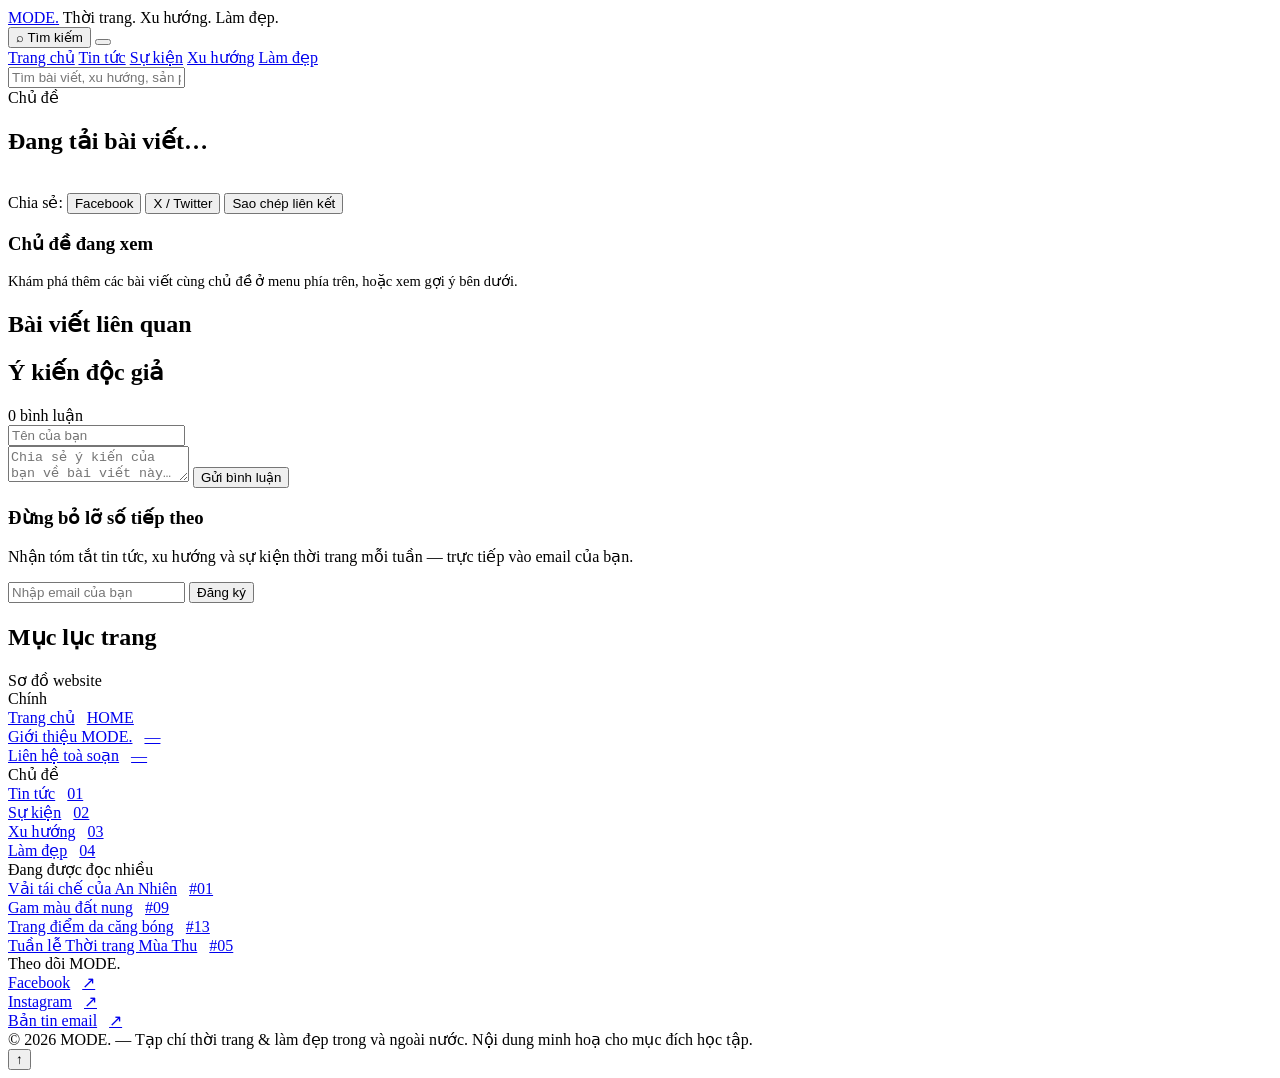
==== html/bai-viet.html @ 7901c011 "Create bai-viet.html" ====
<!DOCTYPE html>
<html lang="vi">
<head>
<meta charset="UTF-8">
<meta name="viewport" content="width=device-width, initial-scale=1.0">
<title>Bài viết — MODE.</title>
<link rel="stylesheet" href="css/style.css">
</head>
<body>

<div class="progress-bar"></div>

<header class="masthead">
  <div class="masthead-top">
    <a href="index.html" class="logo">MODE<span>.</span></a>
    <span class="tagline">Thời trang. Xu hướng. Làm đẹp.</span>
    <div class="masthead-tools">
      <button class="icon-btn search-toggle">⌕ Tìm kiếm</button>
      <button class="burger" aria-label="Menu"><span></span><span></span><span></span></button>
    </div>
  </div>
  <div class="nav-row">
    <nav class="nav">
      <a href="index.html">Trang chủ</a>
      <a href="tin-tuc.html">Tin tức</a>
      <a href="su-kien.html">Sự kiện</a>
      <a href="xu-huong.html">Xu hướng</a>
      <a href="lam-dep.html">Làm đẹp</a>
    </nav>
  </div>
  <div class="search-panel">
    <input type="text" placeholder="Tìm bài viết, xu hướng, sản phẩm…">
    <div class="search-results"></div>
  </div>
</header>

<article class="article-head">
  <div class="wrap">
    <span class="tag" id="art-tag">Chủ đề</span>
    <h1 id="art-title">Đang tải bài viết…</h1>
    <div class="article-meta" id="art-meta"></div>
  </div>
</article>

<div class="wrap">
  <div class="article-figure"><img id="art-img" src="" alt=""></div>
</div>

<div class="wrap">
  <div class="layout-2col">
    <div>
      <div class="event-info-box" id="event-box" style="display:none;"></div>
      <div class="article-body" id="art-body"></div>
      <div class="article-tags" id="art-tags"></div>
      <div class="share-row">
        <span class="eyebrow">Chia sẻ:</span>
        <button class="btn btn--ghost btn--sm" id="share-fb">Facebook</button>
        <button class="btn btn--ghost btn--sm" id="share-x">X / Twitter</button>
        <button class="btn btn--ghost btn--sm" id="share-copy">Sao chép liên kết</button>
      </div>
    </div>
    <aside>
      <div class="sidebar-box">
        <h3>Chủ đề đang xem</h3>
        <p style="color:var(--ink-soft); font-size:14.5px; margin:0;">Khám phá thêm các bài viết cùng chủ đề ở menu phía trên, hoặc xem gợi ý bên dưới.</p>
      </div>
    </aside>
  </div>
</div>

<!-- ============ BÀI VIẾT LIÊN QUAN ============ -->
<section class="related-section">
  <div class="wrap">
    <div class="section-head" style="border-bottom-color: var(--line-strong);">
      <h2>Bài viết liên quan</h2>
    </div>
    <div class="grid grid--4" id="related-grid"></div>
  </div>
</section>

<!-- ============ Ý KIẾN ĐỘC GIẢ ============ -->
<section class="comments-section">
  <div class="wrap" style="max-width: 760px;">
    <div class="comments-head">
      <h2>Ý kiến độc giả</h2>
      <span class="comment-count"><span id="comment-count">0</span> bình luận</span>
    </div>

    <form class="comment-form" id="comment-form">
      <div class="row">
        <input type="text" id="c-name" placeholder="Tên của bạn" maxlength="40">
      </div>
      <textarea id="c-text" placeholder="Chia sẻ ý kiến của bạn về bài viết này…" maxlength="500"></textarea>
      <button type="submit" class="btn btn--sm">Gửi bình luận</button>
      <div class="form-msg" id="comment-form-msg"></div>
    </form>

    <div id="comment-list"></div>
  </div>
</section>

<section class="newsletter">
  <div class="wrap newsletter-inner">
    <div>
      <h3>Đừng bỏ lỡ số tiếp theo</h3>
      <p>Nhận tóm tắt tin tức, xu hướng và sự kiện thời trang mỗi tuần — trực tiếp vào email của bạn.</p>
      <div class="newsletter-msg"></div>
    </div>
    <form class="newsletter-form">
      <input type="email" placeholder="Nhập email của bạn">
      <button type="submit">Đăng ký</button>
    </form>
  </div>
</section>

<footer class="site-footer">
  <div class="wrap">
    <div class="toc-head">
      <h2>Mục lục trang</h2>
      <span class="eyebrow" style="color:var(--ink-soft)">Sơ đồ website</span>
    </div>
    <div class="toc-cols">
      <div>
        <span class="toc-col-title">Chính</span>
        <div class="toc-row"><a href="index.html" style="display:flex;width:100%;align-items:baseline;gap:6px;"><span class="toc-label">Trang chủ</span><span class="leader"></span><span class="toc-num">HOME</span></a></div>
        <div class="toc-row"><a href="index.html#" style="display:flex;width:100%;align-items:baseline;gap:6px;"><span class="toc-label">Giới thiệu MODE.</span><span class="leader"></span><span class="toc-num">—</span></a></div>
        <div class="toc-row"><a href="index.html#" style="display:flex;width:100%;align-items:baseline;gap:6px;"><span class="toc-label">Liên hệ toà soạn</span><span class="leader"></span><span class="toc-num">—</span></a></div>
      </div>
      <div>
        <span class="toc-col-title">Chủ đề</span>
        <div class="toc-row"><a href="tin-tuc.html" style="display:flex;width:100%;align-items:baseline;gap:6px;"><span class="toc-label">Tin tức</span><span class="leader"></span><span class="toc-num">01</span></a></div>
        <div class="toc-row"><a href="su-kien.html" style="display:flex;width:100%;align-items:baseline;gap:6px;"><span class="toc-label">Sự kiện</span><span class="leader"></span><span class="toc-num">02</span></a></div>
        <div class="toc-row"><a href="xu-huong.html" style="display:flex;width:100%;align-items:baseline;gap:6px;"><span class="toc-label">Xu hướng</span><span class="leader"></span><span class="toc-num">03</span></a></div>
        <div class="toc-row"><a href="lam-dep.html" style="display:flex;width:100%;align-items:baseline;gap:6px;"><span class="toc-label">Làm đẹp</span><span class="leader"></span><span class="toc-num">04</span></a></div>
      </div>
      <div>
        <span class="toc-col-title">Đang được đọc nhiều</span>
        <div class="toc-row"><a href="bai-viet.html?id=1" style="display:flex;width:100%;align-items:baseline;gap:6px;"><span class="toc-label">Vải tái chế của An Nhiên</span><span class="leader"></span><span class="toc-num">#01</span></a></div>
        <div class="toc-row"><a href="bai-viet.html?id=9" style="display:flex;width:100%;align-items:baseline;gap:6px;"><span class="toc-label">Gam màu đất nung</span><span class="leader"></span><span class="toc-num">#09</span></a></div>
        <div class="toc-row"><a href="bai-viet.html?id=13" style="display:flex;width:100%;align-items:baseline;gap:6px;"><span class="toc-label">Trang điểm da căng bóng</span><span class="leader"></span><span class="toc-num">#13</span></a></div>
        <div class="toc-row"><a href="bai-viet.html?id=5" style="display:flex;width:100%;align-items:baseline;gap:6px;"><span class="toc-label">Tuần lễ Thời trang Mùa Thu</span><span class="leader"></span><span class="toc-num">#05</span></a></div>
      </div>
      <div>
        <span class="toc-col-title">Theo dõi MODE.</span>
        <div class="toc-row"><a href="index.html#" style="display:flex;width:100%;align-items:baseline;gap:6px;"><span class="toc-label">Facebook</span><span class="leader"></span><span class="toc-num">↗</span></a></div>
        <div class="toc-row"><a href="index.html#" style="display:flex;width:100%;align-items:baseline;gap:6px;"><span class="toc-label">Instagram</span><span class="leader"></span><span class="toc-num">↗</span></a></div>
        <div class="toc-row"><a href="index.html#" style="display:flex;width:100%;align-items:baseline;gap:6px;"><span class="toc-label">Bản tin email</span><span class="leader"></span><span class="toc-num">↗</span></a></div>
      </div>
    </div>
    <div class="footer-bottom">
      <span>© 2026 MODE. — Tạp chí thời trang & làm đẹp trong và ngoài nước.</span>
      <span>Nội dung minh hoạ cho mục đích học tập.</span>
    </div>
  </div>
</footer>

<button id="backToTop" aria-label="Lên đầu trang">↑</button>

<script src="https://cdnjs.cloudflare.com/ajax/libs/jquery/3.7.1/jquery.min.js"></script>
<script src="js/data.js"></script>
<script src="js/main.js"></script>
<script>window.PageInit = renderArticlePage;</script>
</body>
</html>
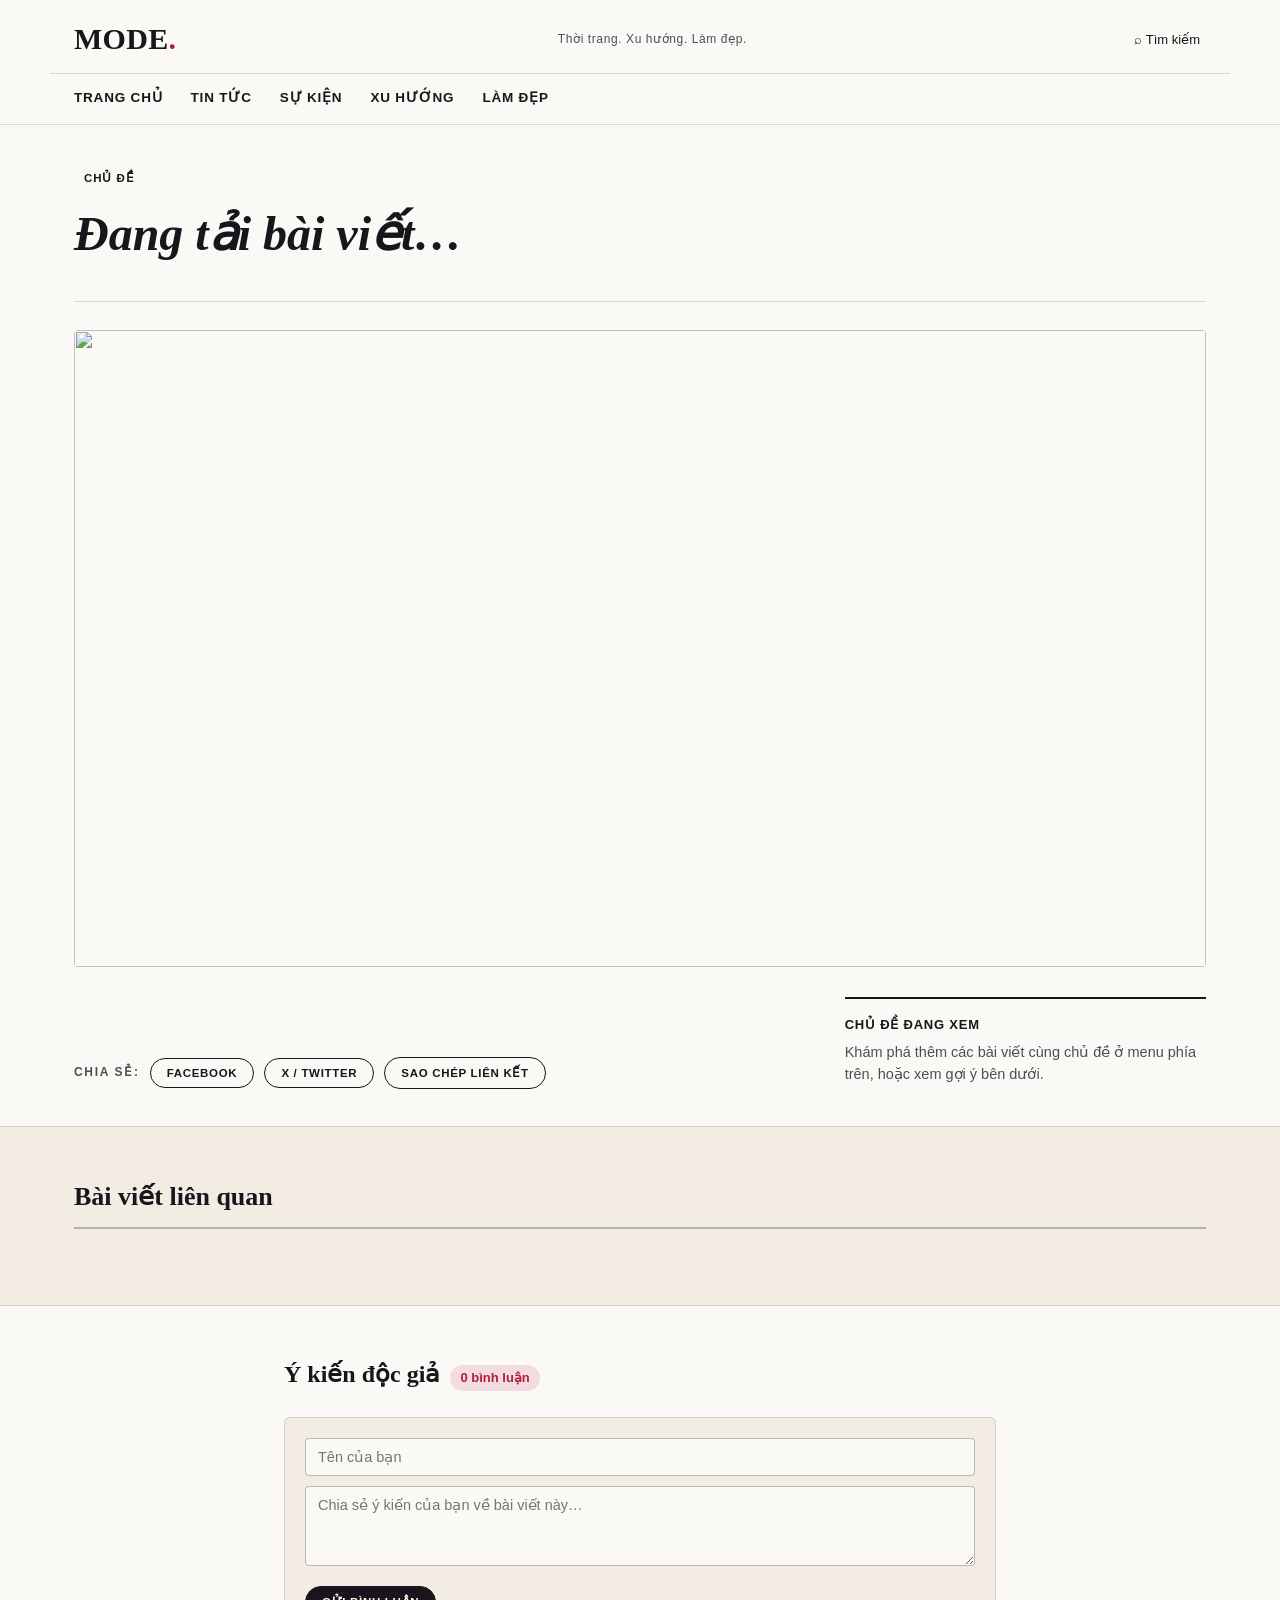
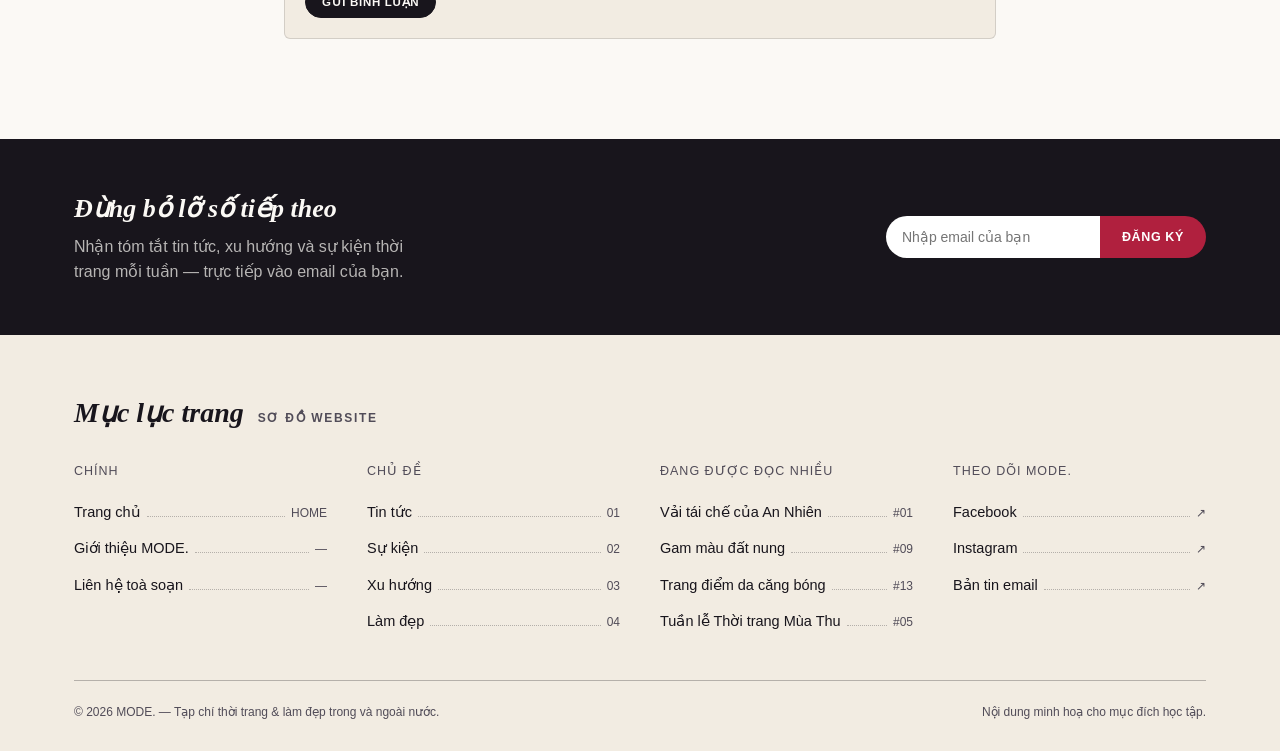
==== commit 16759cf6: "Update bai-viet.html" ====
--- a/html/bai-viet.html
+++ b/html/bai-viet.html
@@ -4,7 +4,7 @@
 <meta charset="UTF-8">
 <meta name="viewport" content="width=device-width, initial-scale=1.0">
 <title>Bài viết — MODE.</title>
-<link rel="stylesheet" href="css/style.css">
+<link rel="stylesheet" href="../css/style.css">
 </head>
 <body>
 
--- a/css/style.css
+++ b/css/style.css
@@ -0,0 +1,552 @@
+/* ============================================================
+   MODE. — Tạp chí thời trang & làm đẹp
+   Token: giấy #FBF9F5 / mực #18151C / berry #B0203E / gold #A9822F
+          teal #33564D / rose #B85D74
+   Font: Fraunces (display) · Archivo Narrow (nhãn/eyebrow) · Inter (nội dung)
+   ============================================================ */
+
+@import url('https://fonts.googleapis.com/css2?family=Fraunces:ital,opsz,wght@0,9..144,300..700;1,9..144,400..600&family=Archivo+Narrow:wght@500;600;700&family=Inter:wght@400;500;600;700&display=swap');
+
+:root {
+  --paper: #FBF9F5;
+  --paper-alt: #F2ECE2;
+  --ink: #18151C;
+  --ink-soft: #514C58;
+  --line: rgba(24, 21, 28, 0.14);
+  --line-strong: rgba(24, 21, 28, 0.28);
+
+  --berry: #B0203E;
+  --berry-soft: #F3DCE1;
+  --gold: #A9822F;
+  --gold-soft: #F0E6CC;
+  --teal: #33564D;
+  --teal-soft: #DCE7E1;
+  --rose: #B85D74;
+  --rose-soft: #F4DDE4;
+
+  --accent: var(--berry);
+  --accent-soft: var(--berry-soft);
+
+  --font-display: 'Fraunces', serif;
+  --font-label: 'Archivo Narrow', sans-serif;
+  --font-body: 'Inter', sans-serif;
+
+  --maxw: 1180px;
+}
+
+* { box-sizing: border-box; }
+html { scroll-behavior: smooth; }
+body {
+  margin: 0;
+  background: var(--paper);
+  color: var(--ink);
+  font-family: var(--font-body);
+  line-height: 1.55;
+  -webkit-font-smoothing: antialiased;
+}
+img { max-width: 100%; display: block; }
+a { color: inherit; text-decoration: none; }
+.wrap { max-width: var(--maxw); margin: 0 auto; padding: 0 24px; }
+
+/* ---------- eyebrow / labels ---------- */
+.eyebrow {
+  font-family: var(--font-label);
+  font-weight: 700;
+  text-transform: uppercase;
+  letter-spacing: 0.14em;
+  font-size: 12px;
+}
+.tag {
+  font-family: var(--font-label);
+  font-weight: 600;
+  font-size: 11.5px;
+  text-transform: uppercase;
+  letter-spacing: 0.08em;
+  padding: 4px 10px;
+  border-radius: 3px;
+  display: inline-block;
+}
+.tag--berry { background: var(--berry-soft); color: var(--berry); }
+.tag--gold  { background: var(--gold-soft);  color: var(--gold); }
+.tag--teal  { background: var(--teal-soft);  color: var(--teal); }
+.tag--rose  { background: var(--rose-soft);  color: var(--rose); }
+
+/* ============================================================
+   HEADER / MASTHEAD
+   ============================================================ */
+.masthead {
+  position: sticky;
+  top: 0;
+  z-index: 100;
+  background: var(--paper);
+  border-bottom: 1px solid var(--line);
+  transition: box-shadow .25s ease;
+}
+.masthead.is-scrolled { box-shadow: 0 6px 20px rgba(24,21,28,0.08); }
+
+.masthead-top {
+  display: flex;
+  align-items: center;
+  justify-content: space-between;
+  padding: 16px 24px 10px;
+  max-width: var(--maxw);
+  margin: 0 auto;
+}
+.logo {
+  font-family: var(--font-display);
+  font-weight: 700;
+  font-size: 30px;
+  letter-spacing: 0.01em;
+}
+.logo span { color: var(--berry); }
+.tagline {
+  font-family: var(--font-label);
+  font-size: 12px;
+  color: var(--ink-soft);
+  letter-spacing: 0.05em;
+  display: none;
+}
+@media (min-width: 640px) { .tagline { display: block; } }
+
+.masthead-tools { display: flex; align-items: center; gap: 14px; }
+.icon-btn {
+  background: none; border: none; cursor: pointer;
+  font-family: var(--font-label);
+  font-size: 13px;
+  color: var(--ink);
+  display: flex; align-items: center; gap: 6px;
+  padding: 6px;
+}
+.icon-btn:hover { color: var(--berry); }
+.burger {
+  display: none;
+  flex-direction: column;
+  gap: 4px;
+  background: none; border: none; cursor: pointer; padding: 8px 4px;
+}
+.burger span { width: 22px; height: 2px; background: var(--ink); display: block; }
+@media (max-width: 800px) { .burger { display: flex; } }
+
+.nav-row {
+  border-top: 1px solid var(--line);
+  max-width: var(--maxw);
+  margin: 0 auto;
+}
+.nav {
+  display: flex;
+  gap: 28px;
+  padding: 10px 24px;
+  font-family: var(--font-label);
+  font-weight: 600;
+  font-size: 13.5px;
+  text-transform: uppercase;
+  letter-spacing: 0.06em;
+  overflow-x: auto;
+}
+.nav a { padding: 4px 0; border-bottom: 2px solid transparent; white-space: nowrap; }
+.nav a:hover { color: var(--berry); }
+.nav a.active { border-bottom-color: var(--berry); color: var(--berry); }
+@media (max-width: 800px) {
+  .nav-row { display: none; }
+  .nav-row.is-open { display: block; }
+  .nav { flex-direction: column; gap: 4px; }
+}
+
+.search-panel {
+  display: none;
+  border-top: 1px solid var(--line);
+  padding: 14px 24px;
+  max-width: var(--maxw);
+  margin: 0 auto;
+  position: relative;
+}
+.search-panel.is-open { display: block; }
+.search-panel input {
+  width: 100%;
+  font-family: var(--font-body);
+  font-size: 16px;
+  border: none;
+  background: transparent;
+  outline: none;
+  padding: 6px 2px;
+  border-bottom: 1px solid var(--line-strong);
+}
+.search-results {
+  position: absolute;
+  left: 24px; right: 24px; top: 100%;
+  background: var(--paper);
+  border: 1px solid var(--line);
+  border-top: none;
+  max-height: 340px;
+  overflow-y: auto;
+  z-index: 50;
+  box-shadow: 0 10px 24px rgba(24,21,28,0.1);
+}
+.search-results a {
+  display: flex;
+  gap: 12px;
+  padding: 10px 16px;
+  border-bottom: 1px solid var(--line);
+  font-size: 14px;
+}
+.search-results a:hover { background: var(--paper-alt); }
+.search-results .sr-title { font-weight: 600; }
+.search-results .sr-empty { padding: 14px 16px; color: var(--ink-soft); font-size: 14px; }
+
+/* ============================================================
+   HERO
+   ============================================================ */
+.hero {
+  position: relative;
+  padding: 44px 0 56px;
+  border-bottom: 1px solid var(--line);
+}
+.hero-grid {
+  display: grid;
+  grid-template-columns: 1.15fr 0.85fr;
+  gap: 40px;
+  align-items: center;
+}
+@media (max-width: 860px) { .hero-grid { grid-template-columns: 1fr; } }
+.hero-eyebrow { color: var(--berry); margin-bottom: 14px; }
+.hero-title {
+  font-family: var(--font-display);
+  font-style: italic;
+  font-weight: 600;
+  font-size: clamp(34px, 5.4vw, 62px);
+  line-height: 1.04;
+  margin: 0 0 18px;
+}
+.hero-excerpt { font-size: 17px; color: var(--ink-soft); max-width: 46ch; margin-bottom: 22px; }
+.hero-meta { font-family: var(--font-label); font-size: 12.5px; color: var(--ink-soft); margin-bottom: 22px; letter-spacing: .03em;}
+.btn {
+  display: inline-flex;
+  align-items: center;
+  gap: 8px;
+  font-family: var(--font-label);
+  font-weight: 700;
+  text-transform: uppercase;
+  letter-spacing: 0.06em;
+  font-size: 13px;
+  padding: 12px 22px;
+  border: 1.5px solid var(--ink);
+  border-radius: 999px;
+  background: var(--ink);
+  color: var(--paper);
+  cursor: pointer;
+  transition: transform .15s ease, background .15s ease;
+}
+.btn:hover { transform: translateY(-1px); background: var(--berry); border-color: var(--berry); }
+.btn--ghost { background: transparent; color: var(--ink); }
+.btn--ghost:hover { background: var(--ink); color: var(--paper); }
+.btn--sm { padding: 8px 16px; font-size: 11.5px; }
+
+.hero-figure { position: relative; border-radius: 4px; overflow: hidden; aspect-ratio: 4/5; }
+.hero-figure img { width: 100%; height: 100%; object-fit: cover; }
+.hero-figure .cap {
+  position: absolute; left: 0; right: 0; bottom: 0;
+  background: linear-gradient(180deg, transparent, rgba(24,21,28,.75));
+  color: #fff; padding: 20px 18px 14px;
+  font-family: var(--font-label); font-size: 12.5px; letter-spacing: .03em;
+}
+
+/* ============================================================
+   SECTION HEADERS (masthead-style divider)
+   ============================================================ */
+.section { padding: 52px 0; border-bottom: 1px solid var(--line); }
+.section-head {
+  display: flex;
+  align-items: baseline;
+  justify-content: space-between;
+  gap: 20px;
+  margin-bottom: 26px;
+  border-bottom: 2px solid var(--ink);
+  padding-bottom: 10px;
+}
+.section-head h2 {
+  font-family: var(--font-display);
+  font-weight: 600;
+  font-size: 26px;
+  margin: 0;
+  display: flex;
+  align-items: baseline;
+  gap: 10px;
+}
+.section-head .dot { width: 9px; height: 9px; border-radius: 50%; display: inline-block; }
+.section-head .see-all {
+  font-family: var(--font-label);
+  font-weight: 600;
+  font-size: 12.5px;
+  text-transform: uppercase;
+  letter-spacing: .05em;
+  white-space: nowrap;
+}
+.section-head .see-all:hover { color: var(--berry); }
+.section-desc { color: var(--ink-soft); margin: -14px 0 26px; max-width: 60ch; font-size: 15px; }
+
+.dot--berry { background: var(--berry); }
+.dot--gold  { background: var(--gold); }
+.dot--teal  { background: var(--teal); }
+.dot--rose  { background: var(--rose); }
+
+/* ============================================================
+   CARDS
+   ============================================================ */
+.grid { display: grid; gap: 26px; }
+.grid--3 { grid-template-columns: repeat(3, 1fr); }
+.grid--4 { grid-template-columns: repeat(4, 1fr); }
+@media (max-width: 940px) { .grid--3, .grid--4 { grid-template-columns: repeat(2, 1fr); } }
+@media (max-width: 600px) { .grid--3, .grid--4 { grid-template-columns: 1fr; } }
+
+.card { display: flex; flex-direction: column; }
+.card-figure { border-radius: 3px; overflow: hidden; aspect-ratio: 4/3; margin-bottom: 14px; background: var(--paper-alt); }
+.card-figure img { width: 100%; height: 100%; object-fit: cover; transition: transform .4s ease; }
+.card:hover .card-figure img { transform: scale(1.045); }
+.card h3 {
+  font-family: var(--font-display);
+  font-size: 19px;
+  font-weight: 600;
+  margin: 0 0 8px;
+  line-height: 1.28;
+}
+.card:hover h3 { color: var(--berry); }
+.card p.excerpt { color: var(--ink-soft); font-size: 14.5px; margin: 0 0 10px; }
+.card .card-meta { font-family: var(--font-label); font-size: 11.5px; letter-spacing: .04em; color: var(--ink-soft); text-transform: uppercase; margin-top: auto; }
+.card .card-top { display: flex; justify-content: space-between; align-items: center; margin-bottom: 10px; }
+
+/* row/list style card for sidebars */
+.card-row { display: flex; gap: 14px; padding: 14px 0; border-bottom: 1px solid var(--line); }
+.card-row:last-child { border-bottom: none; }
+.card-row .thumb { width: 84px; height: 84px; flex-shrink: 0; border-radius: 3px; overflow: hidden; }
+.card-row .thumb img { width: 100%; height: 100%; object-fit: cover; }
+.card-row h4 { font-family: var(--font-display); font-weight: 600; font-size: 15.5px; margin: 0 0 6px; line-height: 1.3; }
+.card-row:hover h4 { color: var(--berry); }
+.card-row .card-meta { font-size: 11px; }
+
+/* event card */
+.event-date-badge {
+  font-family: var(--font-label);
+  font-weight: 700;
+  font-size: 12px;
+  background: var(--ink);
+  color: var(--paper);
+  padding: 4px 9px;
+  border-radius: 3px;
+  display: inline-block;
+}
+
+/* ============================================================
+   CATEGORY BANNER (used on topic pages)
+   ============================================================ */
+.cat-banner { padding: 46px 0 34px; border-bottom: 1px solid var(--line); }
+.cat-banner h1 {
+  font-family: var(--font-display);
+  font-style: italic;
+  font-weight: 600;
+  font-size: clamp(36px, 6vw, 58px);
+  margin: 14px 0 12px;
+}
+.cat-banner p { max-width: 62ch; color: var(--ink-soft); font-size: 16px; }
+
+/* filter chips */
+.filters { display: flex; gap: 10px; flex-wrap: wrap; margin: 26px 0 6px; }
+.chip {
+  font-family: var(--font-label);
+  font-weight: 600;
+  font-size: 12.5px;
+  text-transform: uppercase;
+  letter-spacing: .04em;
+  padding: 7px 15px;
+  border: 1.5px solid var(--line-strong);
+  border-radius: 999px;
+  background: transparent;
+  cursor: pointer;
+  color: var(--ink-soft);
+}
+.chip:hover { border-color: var(--ink); color: var(--ink); }
+.chip.is-active { background: var(--ink); color: var(--paper); border-color: var(--ink); }
+
+.layout-2col { display: grid; grid-template-columns: 2fr 1fr; gap: 48px; align-items: start; }
+@media (max-width: 880px) { .layout-2col { grid-template-columns: 1fr; } }
+
+.sidebar-box { border-top: 2px solid var(--ink); padding-top: 16px; margin-bottom: 40px; }
+.sidebar-box h3 {
+  font-family: var(--font-label); text-transform: uppercase; letter-spacing: .06em;
+  font-size: 13px; margin: 0 0 6px;
+}
+
+.fade-item { transition: opacity .25s ease, transform .25s ease; }
+.fade-item.is-hidden { display: none; }
+
+.loadmore-wrap { text-align: center; margin-top: 34px; }
+.no-results { color: var(--ink-soft); font-style: italic; padding: 30px 0; }
+
+/* ============================================================
+   ARTICLE PAGE
+   ============================================================ */
+.progress-bar {
+  position: fixed; top: 0; left: 0; height: 3px; width: 0%;
+  background: var(--berry); z-index: 200; transition: width .1s linear;
+}
+.article-head { padding: 40px 0 0; }
+.article-head h1 {
+  font-family: var(--font-display);
+  font-weight: 600;
+  font-style: italic;
+  font-size: clamp(30px, 5vw, 48px);
+  line-height: 1.1;
+  margin: 16px 0 18px;
+}
+.article-meta {
+  display: flex; align-items: center; gap: 16px; flex-wrap: wrap;
+  font-family: var(--font-label); font-size: 12.5px; color: var(--ink-soft);
+  letter-spacing: .03em; text-transform: uppercase;
+  border-bottom: 1px solid var(--line); padding-bottom: 22px; margin-bottom: 28px;
+}
+.article-figure { aspect-ratio: 16/9; border-radius: 4px; overflow: hidden; margin-bottom: 30px; }
+.article-figure img { width: 100%; height: 100%; object-fit: cover; }
+.article-body { font-size: 17.5px; line-height: 1.75; max-width: 68ch; }
+.article-body p { margin: 0 0 22px; }
+.article-body p:first-of-type {
+  font-family: var(--font-display); font-size: 20px; color: var(--ink);
+}
+.article-tags { display: flex; gap: 8px; flex-wrap: wrap; margin: 30px 0 0; }
+
+.event-info-box {
+  background: var(--gold-soft);
+  border-left: 4px solid var(--gold);
+  padding: 16px 20px;
+  margin-bottom: 26px;
+  font-family: var(--font-label);
+  font-size: 13.5px;
+}
+.event-info-box b { font-family: var(--font-body); }
+
+.share-row { display: flex; gap: 10px; margin: 30px 0 0; align-items: center; }
+.share-row span.eyebrow { color: var(--ink-soft); }
+
+/* related */
+.related-section { padding: 50px 0; border-bottom: 1px solid var(--line); border-top: 1px solid var(--line); background: var(--paper-alt); }
+
+/* ============================================================
+   COMMENTS ("Ý kiến độc giả")
+   ============================================================ */
+.comments-section { padding: 50px 0 70px; }
+.comments-head { display: flex; align-items: baseline; gap: 10px; margin-bottom: 24px; }
+.comments-head h2 { font-family: var(--font-display); font-size: 24px; margin: 0; }
+.comment-count { font-family: var(--font-label); background: var(--berry-soft); color: var(--berry); padding: 3px 10px; border-radius: 999px; font-size: 13px; font-weight: 700; }
+
+.comment-form { border: 1px solid var(--line); border-radius: 6px; padding: 20px; margin-bottom: 30px; background: var(--paper-alt); }
+.comment-form .row { display: flex; gap: 12px; margin-bottom: 10px; }
+.comment-form input, .comment-form textarea {
+  width: 100%;
+  font-family: var(--font-body);
+  font-size: 14.5px;
+  padding: 10px 12px;
+  border: 1px solid var(--line-strong);
+  border-radius: 4px;
+  background: var(--paper);
+  outline: none;
+  resize: vertical;
+}
+.comment-form input:focus, .comment-form textarea:focus { border-color: var(--berry); }
+.comment-form textarea { min-height: 80px; margin-bottom: 12px; }
+.form-msg { font-size: 13px; margin-top: 8px; display: none; }
+.form-msg.show { display: block; }
+.form-msg.ok { color: var(--teal); }
+.form-msg.err { color: var(--berry); }
+
+.comment-item { display: flex; gap: 14px; padding: 18px 0; border-bottom: 1px solid var(--line); }
+.comment-item:first-child { padding-top: 0; }
+.avatar {
+  width: 40px; height: 40px; border-radius: 50%; flex-shrink: 0;
+  display: flex; align-items: center; justify-content: center;
+  font-family: var(--font-display); font-weight: 700; color: #fff;
+  background: var(--berry);
+}
+.comment-body { flex: 1; }
+.comment-top { display: flex; align-items: center; gap: 10px; margin-bottom: 4px; }
+.comment-name { font-weight: 700; font-size: 14.5px; }
+.comment-time { font-size: 12.5px; color: var(--ink-soft); }
+.comment-text { font-size: 15px; margin: 0 0 8px; }
+.comment-actions { display: flex; gap: 16px; }
+.like-btn {
+  background: none; border: none; cursor: pointer;
+  font-family: var(--font-label); font-size: 12.5px; color: var(--ink-soft);
+  display: flex; align-items: center; gap: 5px;
+}
+.like-btn:hover, .like-btn.liked { color: var(--berry); }
+.new-comment { animation: fadeSlide .35s ease; }
+@keyframes fadeSlide { from { opacity: 0; transform: translateY(-6px);} to { opacity: 1; transform: translateY(0);} }
+
+/* ============================================================
+   NEWSLETTER
+   ============================================================ */
+.newsletter { background: var(--ink); color: var(--paper); padding: 50px 0; }
+.newsletter-inner { display: flex; justify-content: space-between; align-items: center; gap: 30px; flex-wrap: wrap; }
+.newsletter h3 { font-family: var(--font-display); font-style: italic; font-size: 26px; margin: 0 0 6px; }
+.newsletter p { color: rgba(251,249,245,.7); margin: 0; max-width: 40ch; }
+.newsletter-form { display: flex; gap: 0; min-width: 320px; }
+.newsletter-form input {
+  flex: 1; padding: 13px 16px; border: none; font-family: var(--font-body);
+  border-radius: 999px 0 0 999px; outline: none; font-size: 14px;
+}
+.newsletter-form button {
+  border-radius: 0 999px 999px 0;
+  padding: 13px 22px;
+  border: none;
+  background: var(--berry);
+  color: #fff;
+  font-family: var(--font-label);
+  font-weight: 700;
+  text-transform: uppercase;
+  font-size: 12.5px;
+  letter-spacing: .05em;
+  cursor: pointer;
+}
+.newsletter-msg { font-size: 13px; margin-top: 10px; color: var(--gold-soft); display: none; }
+.newsletter-msg.show { display: block; }
+
+/* ============================================================
+   FOOTER — mục lục kiểu tạp chí (SITEMAP / TOC)
+   ============================================================ */
+footer.site-footer { background: var(--paper-alt); padding: 56px 0 30px; }
+.toc-head { display: flex; align-items: baseline; gap: 14px; margin-bottom: 28px; }
+.toc-head h2 { font-family: var(--font-display); font-style: italic; font-size: 28px; margin: 0; }
+.toc-cols { display: grid; grid-template-columns: repeat(4, 1fr); gap: 40px; }
+@media (max-width: 880px) { .toc-cols { grid-template-columns: repeat(2, 1fr); } }
+@media (max-width: 560px) { .toc-cols { grid-template-columns: 1fr; } }
+.toc-col-title {
+  font-family: var(--font-label); text-transform: uppercase; letter-spacing: .08em;
+  font-size: 12.5px; color: var(--ink-soft); margin-bottom: 12px; display: block;
+}
+.toc-row {
+  display: flex; align-items: baseline; gap: 6px;
+  font-family: var(--font-body); font-size: 14.5px; padding: 7px 0;
+}
+.toc-row .toc-label { white-space: nowrap; }
+.toc-row .leader { flex: 1; border-bottom: 1px dotted var(--line-strong); margin-bottom: 4px; }
+.toc-row .toc-num { font-family: var(--font-label); font-size: 12px; color: var(--ink-soft); white-space: nowrap; }
+.toc-row a:hover .toc-label { color: var(--berry); }
+
+.footer-bottom {
+  margin-top: 40px; padding-top: 22px; border-top: 1px solid var(--line-strong);
+  display: flex; justify-content: space-between; flex-wrap: wrap; gap: 10px;
+  font-family: var(--font-label); font-size: 12px; color: var(--ink-soft);
+}
+
+/* back to top */
+#backToTop {
+  position: fixed; right: 22px; bottom: 22px;
+  width: 44px; height: 44px; border-radius: 50%;
+  background: var(--ink); color: var(--paper);
+  border: none; cursor: pointer; font-size: 16px;
+  display: none; align-items: center; justify-content: center;
+  z-index: 150; box-shadow: 0 6px 16px rgba(24,21,28,.25);
+}
+#backToTop:hover { background: var(--berry); }
+
+/* utility */
+.mt-0 { margin-top: 0; }
+.center { text-align: center; }
+.hidden { display: none !important; }
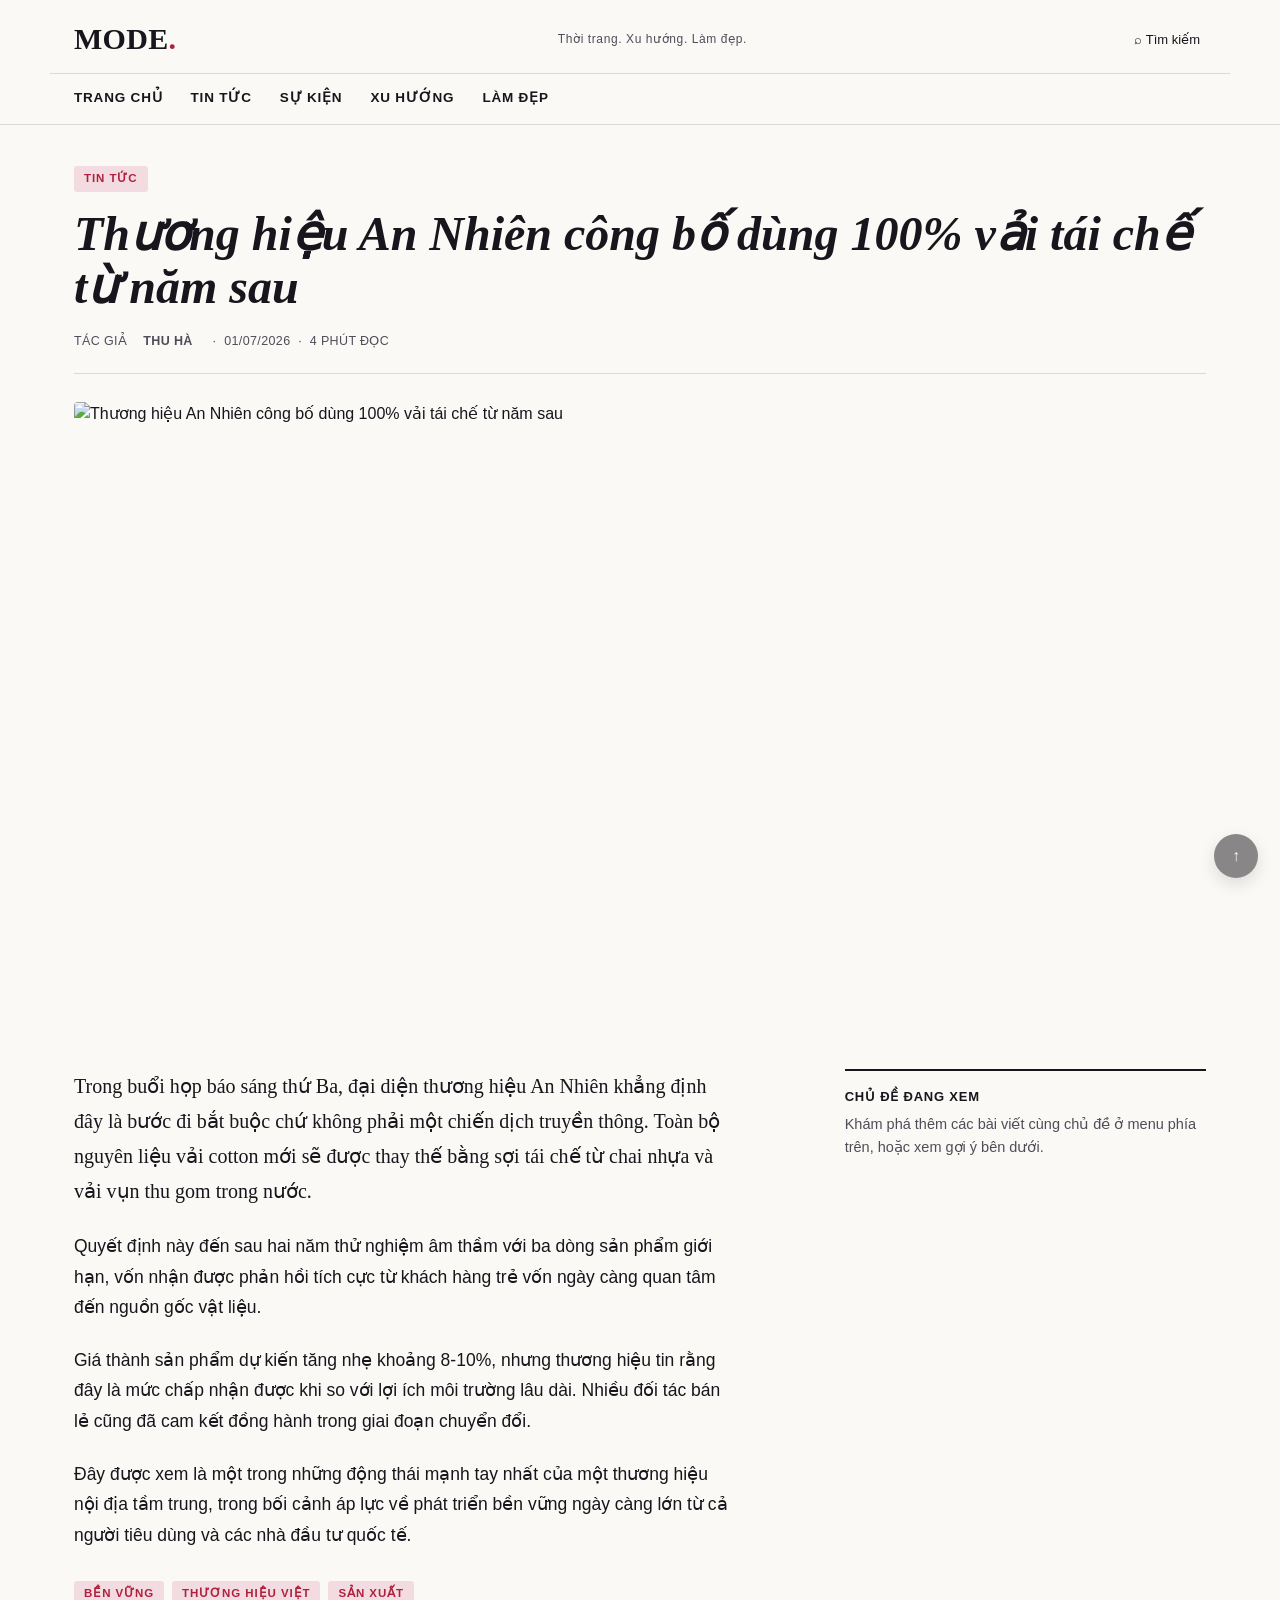
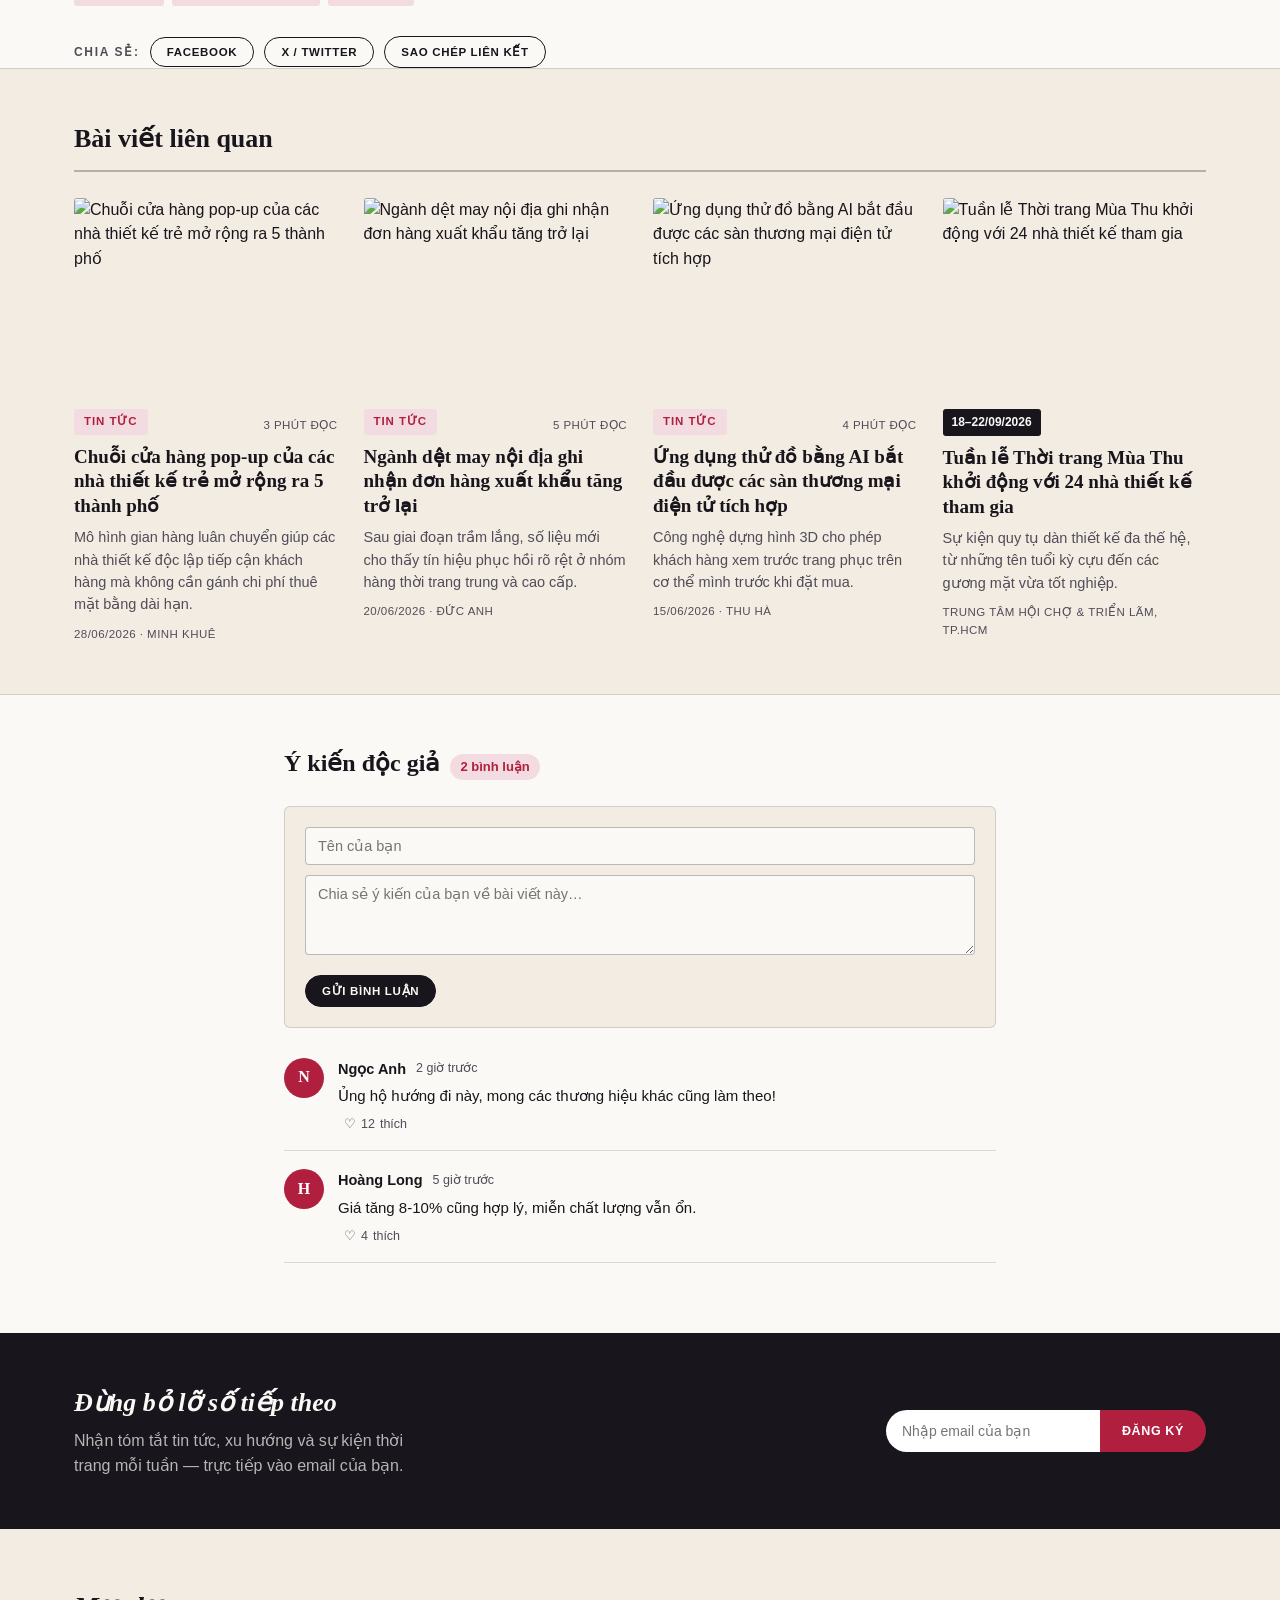
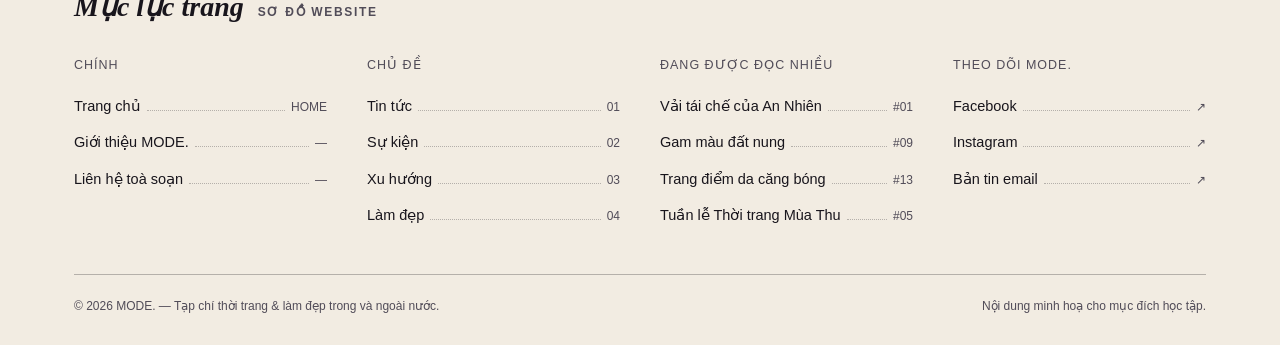
==== commit 9b4d9041: "Update bai-viet.html" ====
--- a/html/bai-viet.html
+++ b/html/bai-viet.html
@@ -157,8 +157,8 @@
 <button id="backToTop" aria-label="Lên đầu trang">↑</button>
 
 <script src="https://cdnjs.cloudflare.com/ajax/libs/jquery/3.7.1/jquery.min.js"></script>
-<script src="js/data.js"></script>
-<script src="js/main.js"></script>
+<script src="../js/data.js"></script>
+<script src="../js/main.js"></script>
 <script>window.PageInit = renderArticlePage;</script>
 </body>
 </html>
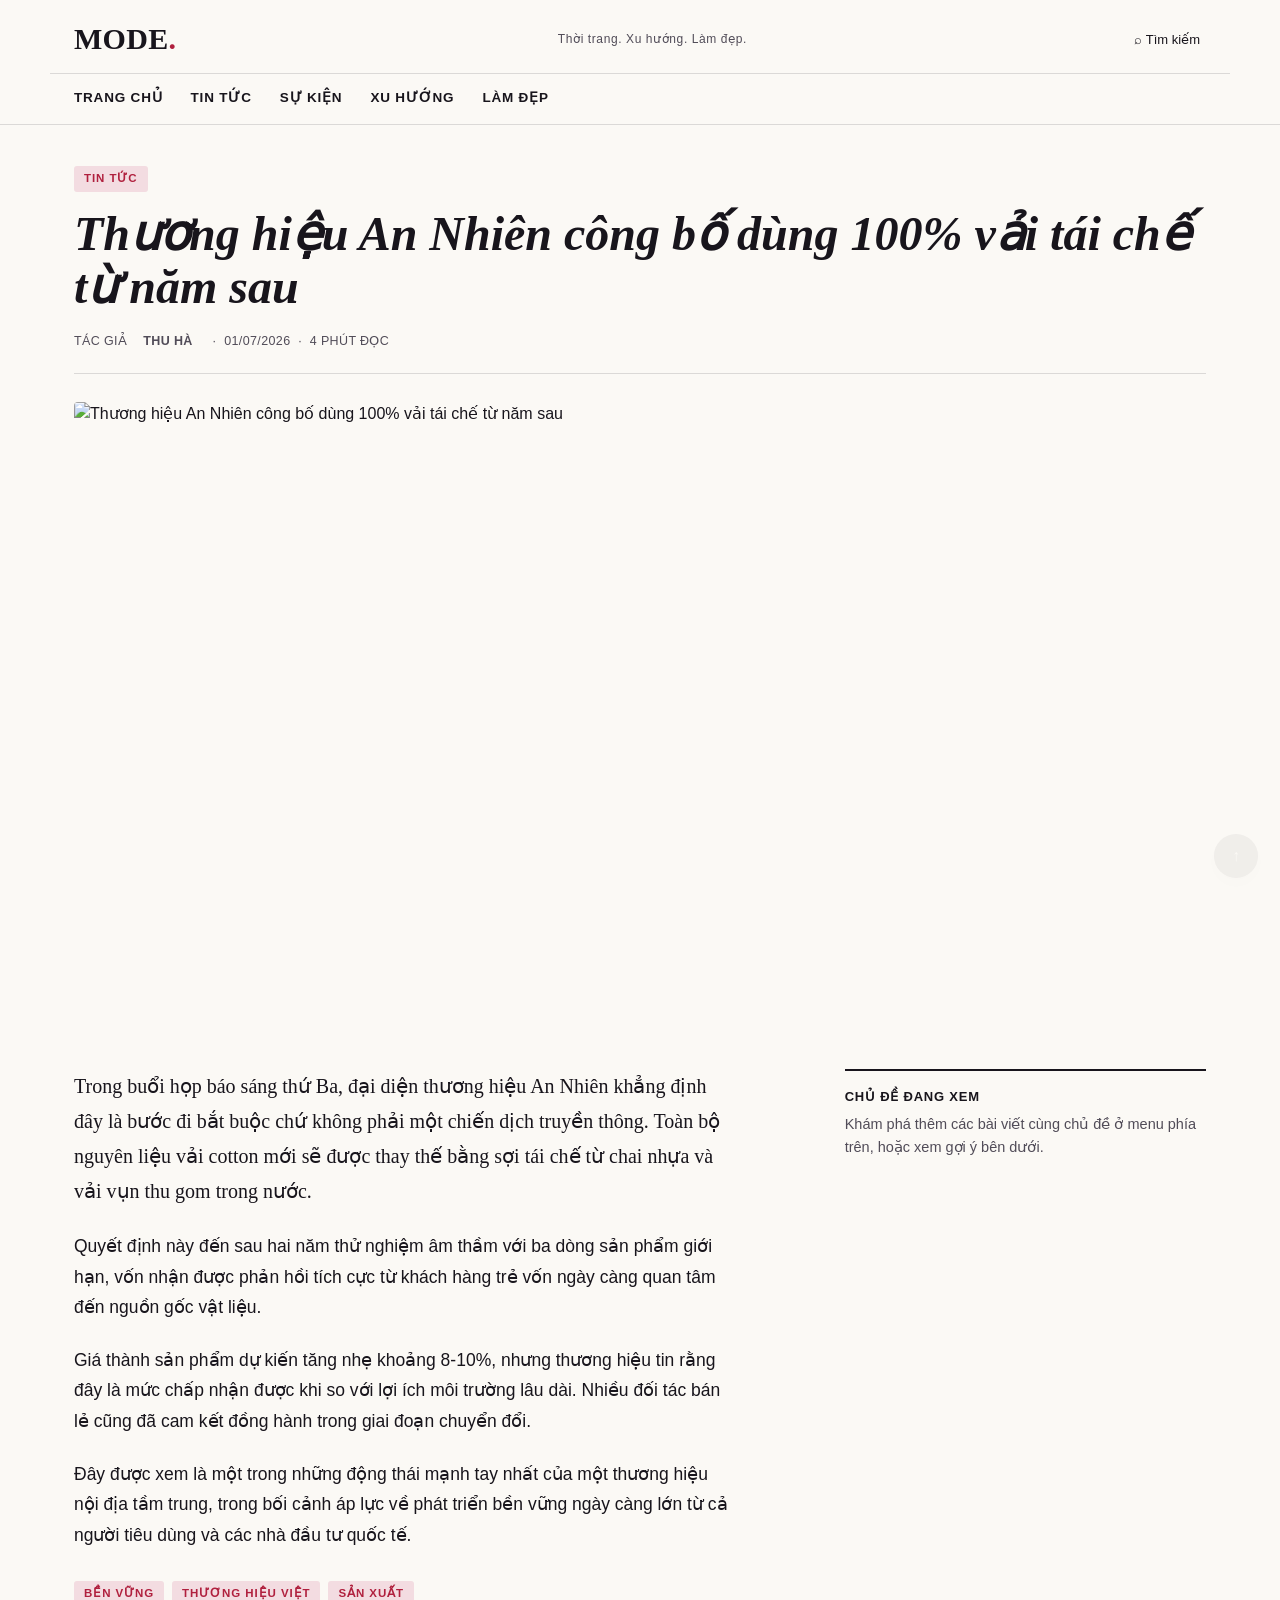
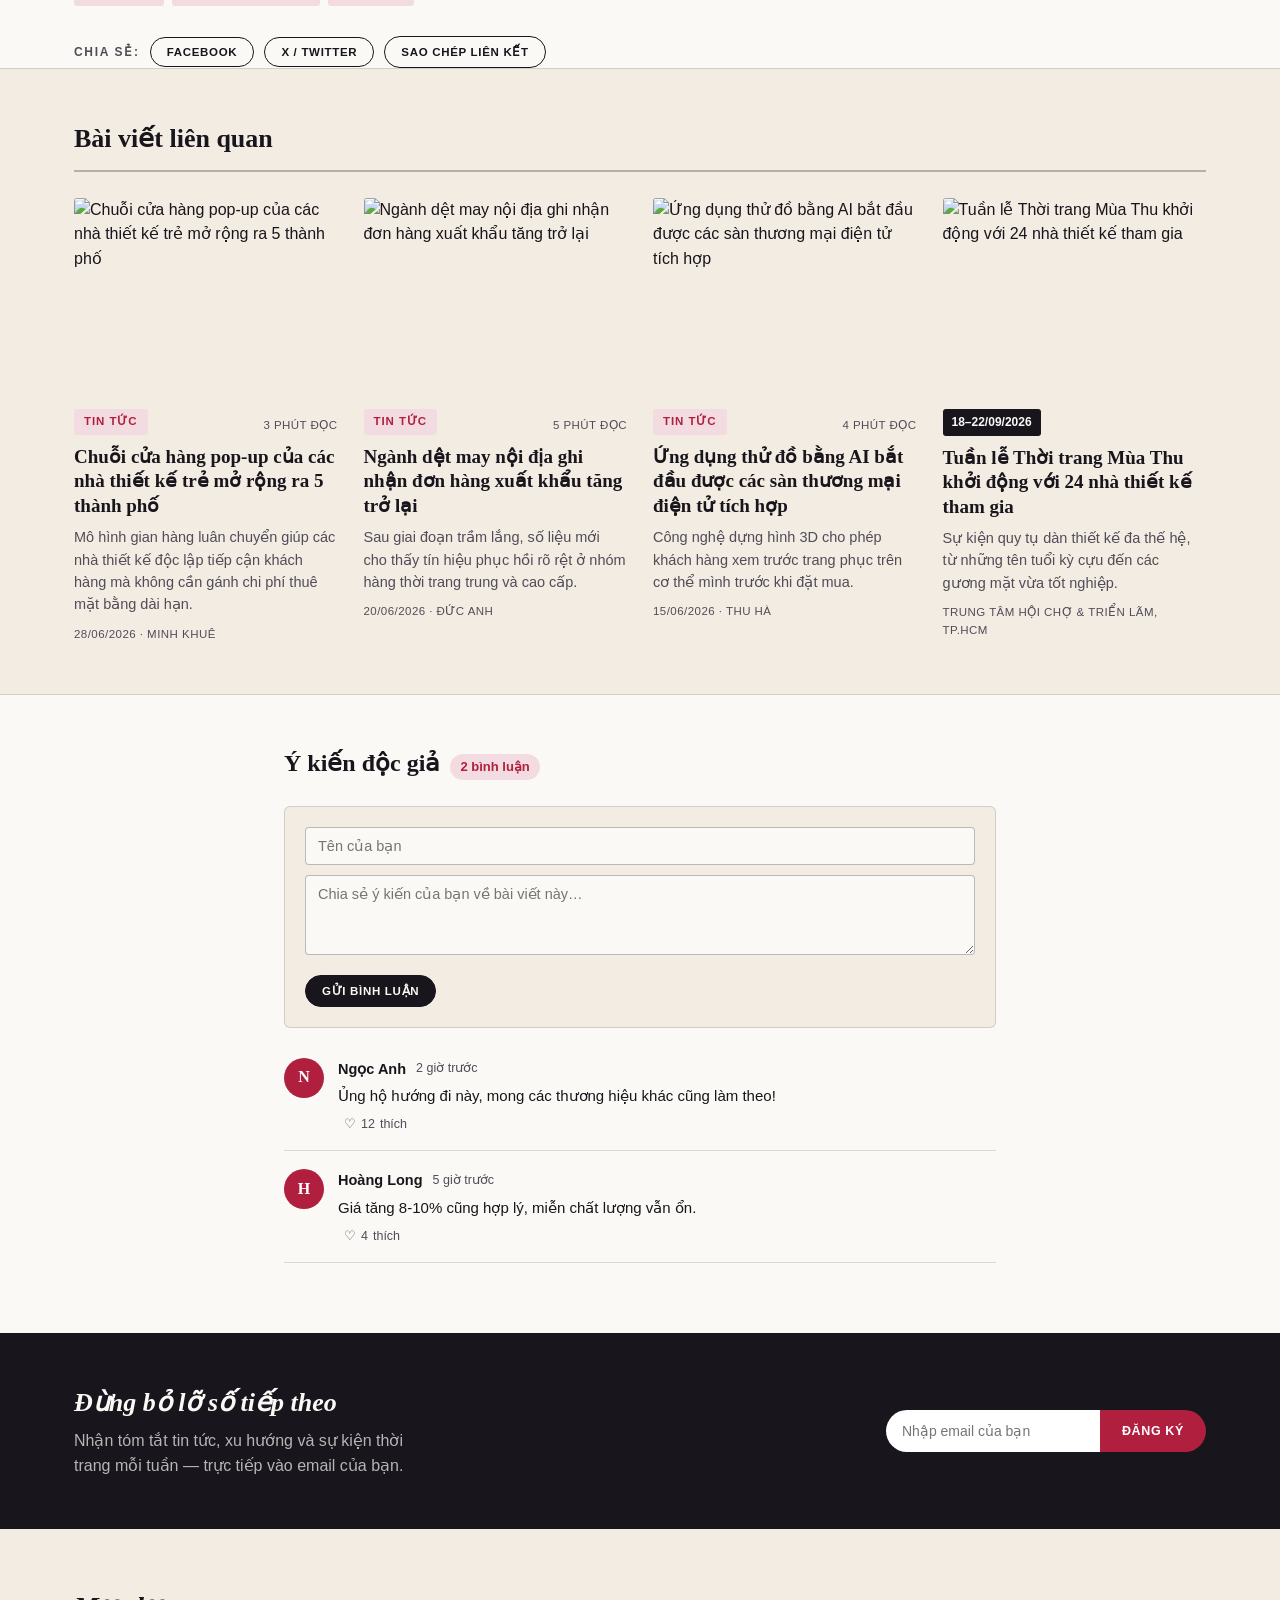
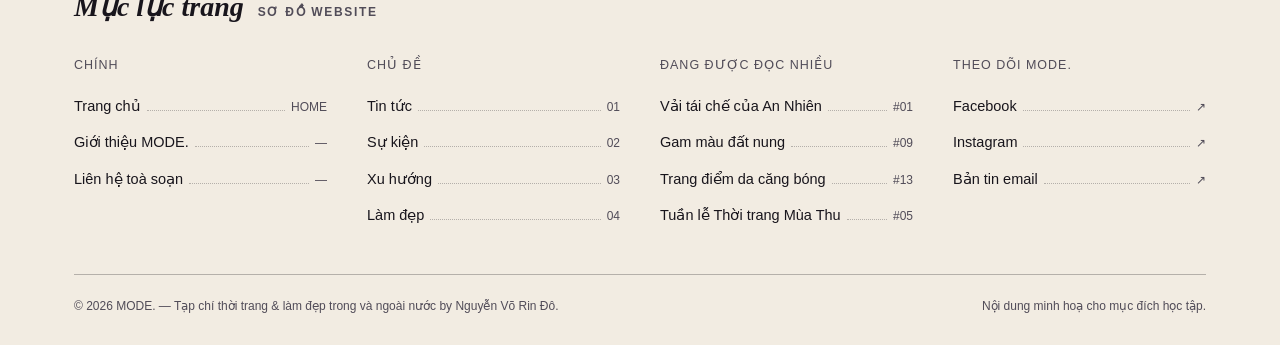
==== commit dd023f87: "Update bai-viet.html" ====
--- a/html/bai-viet.html
+++ b/html/bai-viet.html
@@ -148,7 +148,7 @@
       </div>
     </div>
     <div class="footer-bottom">
-      <span>© 2026 MODE. — Tạp chí thời trang & làm đẹp trong và ngoài nước.</span>
+      <span>© 2026 MODE. — Tạp chí thời trang & làm đẹp trong và ngoài nước by Nguyễn Võ Rin Đô.</span>
       <span>Nội dung minh hoạ cho mục đích học tập.</span>
     </div>
   </div>
